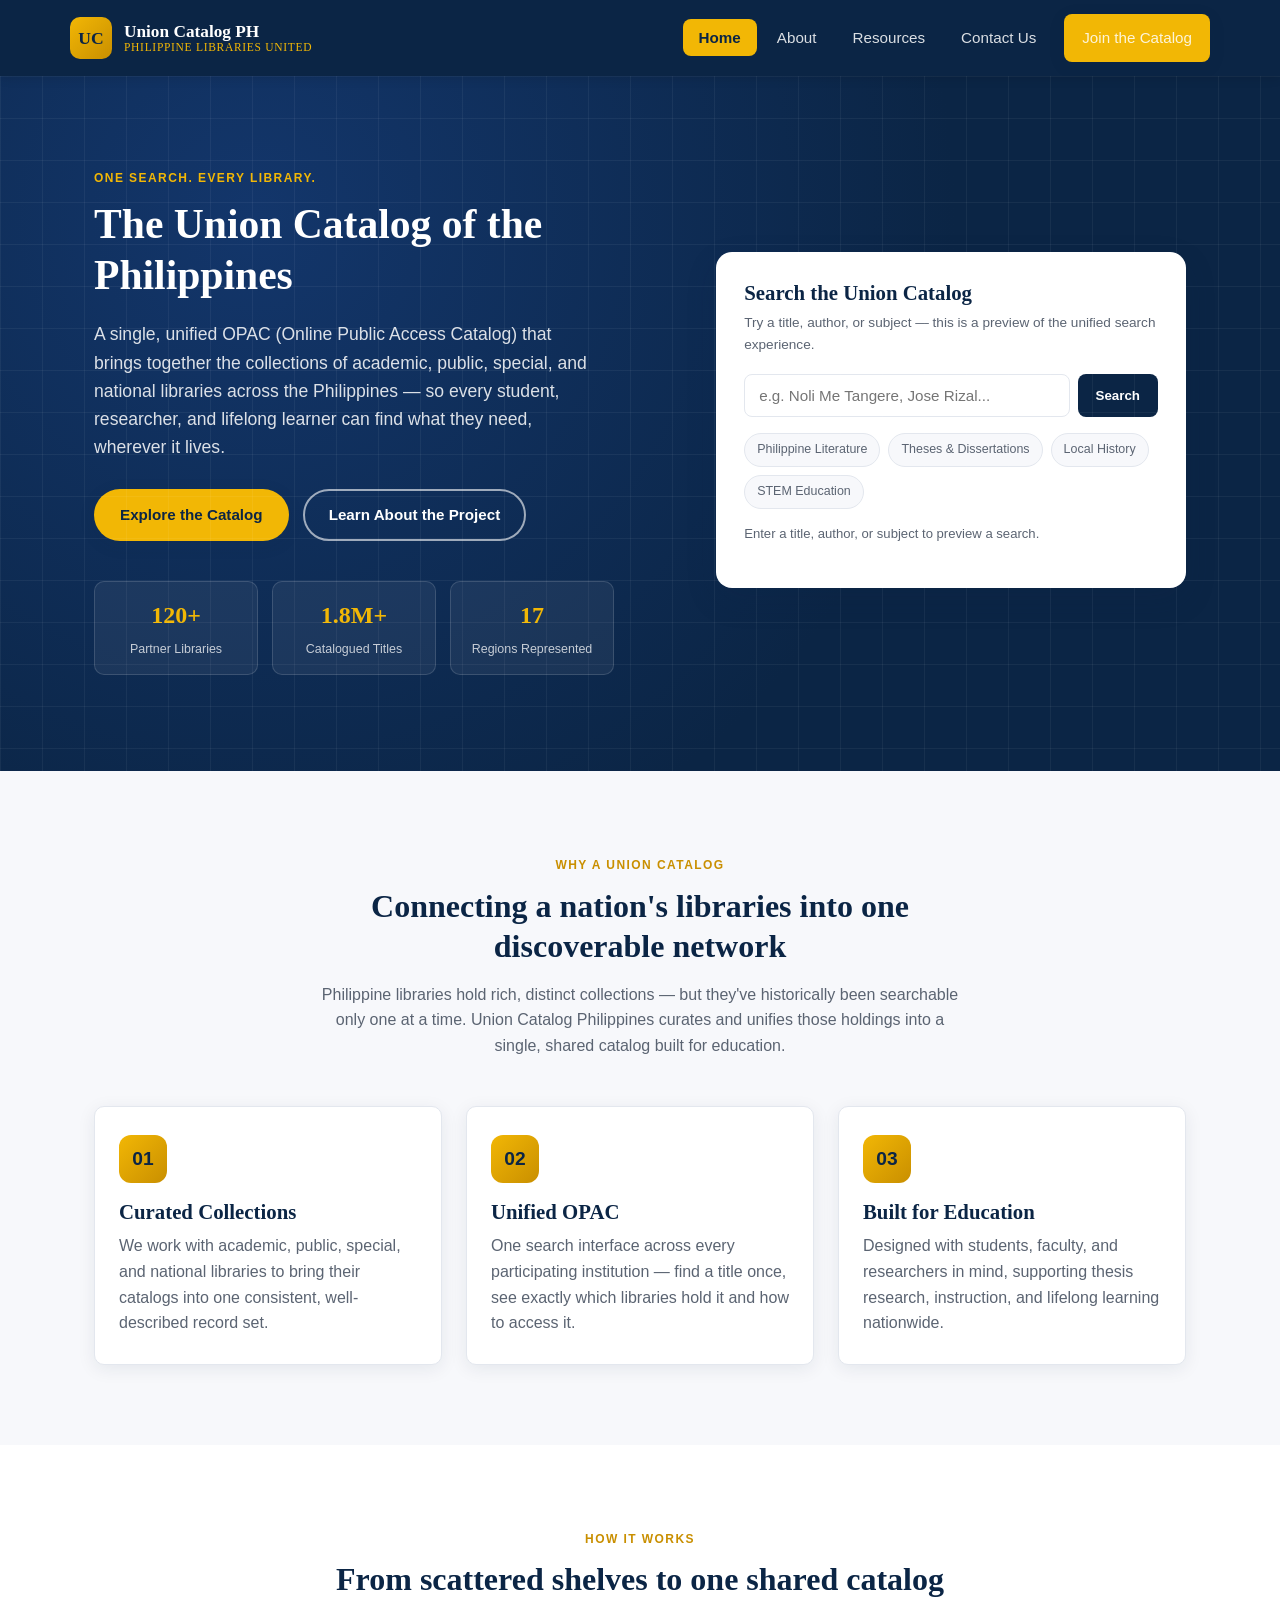
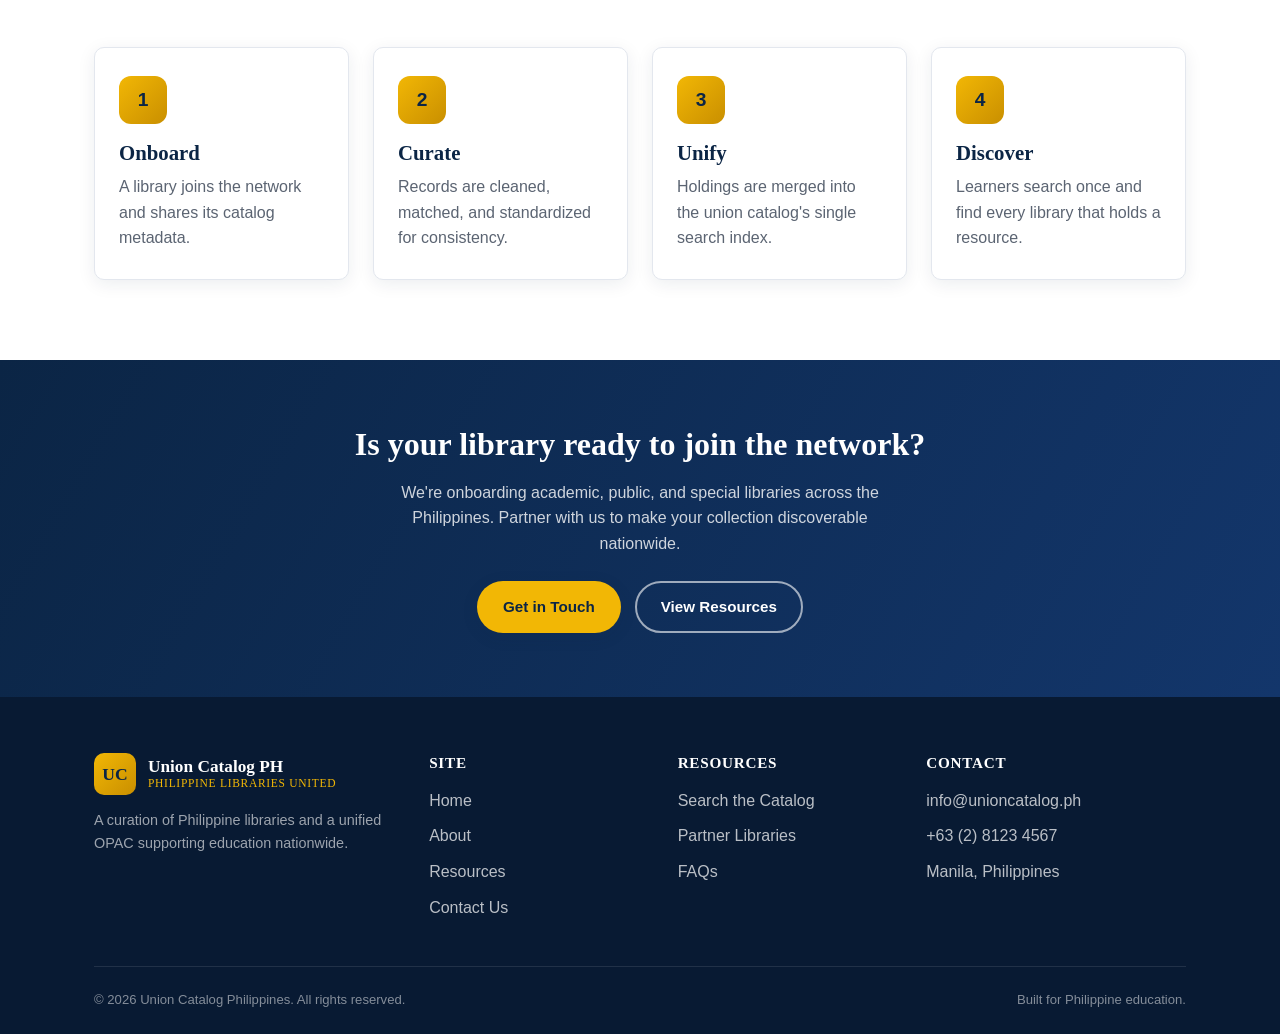
==== index.html @ ecaa6233 "Add static site for Union Catalog Philippines Four-page site (Landing, About, Resources, Contact Us)" ====
<!DOCTYPE html>
<html lang="en">
<head>
<meta charset="UTF-8" />
<meta name="viewport" content="width=device-width, initial-scale=1.0" />
<title>Union Catalog Philippines | Unified OPAC for Philippine Education</title>
<meta name="description" content="Union Catalog Philippines is a curation of Philippine libraries and a unified OPAC that lets students, researchers, and educators search collections nationwide from one place." />
<link rel="icon" href="data:,">
<link rel="stylesheet" href="css/style.css" />
</head>
<body>

<header class="site-header">
  <nav class="nav container">
    <a href="index.html" class="brand">
      <span class="brand-mark">UC</span>
      <span class="brand-text">
        <strong>Union Catalog PH</strong>
        <span>Philippine Libraries United</span>
      </span>
    </a>
    <button class="nav-toggle" aria-label="Toggle navigation" aria-expanded="false">
      <span></span><span></span><span></span>
    </button>
    <ul class="nav-links">
      <li><a href="index.html">Home</a></li>
      <li><a href="about.html">About</a></li>
      <li><a href="resources.html">Resources</a></li>
      <li><a href="contact.html">Contact Us</a></li>
      <li class="nav-cta"><a href="contact.html" class="btn btn-primary">Join the Catalog</a></li>
    </ul>
  </nav>
</header>

<main>

  <!-- Hero -->
  <section class="hero">
    <div class="container">
      <div class="hero-grid">
        <div>
          <span class="eyebrow" style="color:var(--gold)">One Search. Every Library.</span>
          <h1>The Union Catalog of the Philippines</h1>
          <p class="lede">
            A single, unified OPAC (Online Public Access Catalog) that brings together the
            collections of academic, public, special, and national libraries across the
            Philippines — so every student, researcher, and lifelong learner can find what
            they need, wherever it lives.
          </p>
          <div class="hero-actions">
            <a href="resources.html" class="btn btn-primary">Explore the Catalog</a>
            <a href="about.html" class="btn btn-outline">Learn About the Project</a>
          </div>
          <div class="hero-stats">
            <div>
              <strong>120+</strong>
              <span>Partner Libraries</span>
            </div>
            <div>
              <strong>1.8M+</strong>
              <span>Catalogued Titles</span>
            </div>
            <div>
              <strong>17</strong>
              <span>Regions Represented</span>
            </div>
          </div>
        </div>

        <div class="search-card">
          <h3>Search the Union Catalog</h3>
          <p class="hint">Try a title, author, or subject — this is a preview of the unified search experience.</p>
          <form id="opac-search" class="search-form">
            <input type="text" name="q" placeholder="e.g. Noli Me Tangere, Jose Rizal..." aria-label="Search the catalog" />
            <button type="submit">Search</button>
          </form>
          <div class="chip-row">
            <span class="chip">Philippine Literature</span>
            <span class="chip">Theses &amp; Dissertations</span>
            <span class="chip">Local History</span>
            <span class="chip">STEM Education</span>
          </div>
          <p id="opac-feedback" class="form-note" style="margin-top:14px;">Enter a title, author, or subject to preview a search.</p>
        </div>
      </div>
    </div>
  </section>

  <!-- What we do -->
  <section class="section">
    <div class="container">
      <div class="section-head">
        <span class="eyebrow">Why a Union Catalog</span>
        <h2>Connecting a nation's libraries into one discoverable network</h2>
        <p>
          Philippine libraries hold rich, distinct collections — but they've historically been
          searchable only one at a time. Union Catalog Philippines curates and unifies those
          holdings into a single, shared catalog built for education.
        </p>
      </div>

      <div class="grid grid-3">
        <div class="card">
          <div class="icon">01</div>
          <h3>Curated Collections</h3>
          <p>
            We work with academic, public, special, and national libraries to bring their
            catalogs into one consistent, well-described record set.
          </p>
        </div>
        <div class="card">
          <div class="icon">02</div>
          <h3>Unified OPAC</h3>
          <p>
            One search interface across every participating institution — find a title once,
            see exactly which libraries hold it and how to access it.
          </p>
        </div>
        <div class="card">
          <div class="icon">03</div>
          <h3>Built for Education</h3>
          <p>
            Designed with students, faculty, and researchers in mind, supporting thesis
            research, instruction, and lifelong learning nationwide.
          </p>
        </div>
      </div>
    </div>
  </section>

  <!-- How it works -->
  <section class="section section-alt">
    <div class="container">
      <div class="section-head">
        <span class="eyebrow">How It Works</span>
        <h2>From scattered shelves to one shared catalog</h2>
      </div>
      <div class="grid grid-4">
        <div class="card">
          <div class="icon">1</div>
          <h3>Onboard</h3>
          <p>A library joins the network and shares its catalog metadata.</p>
        </div>
        <div class="card">
          <div class="icon">2</div>
          <h3>Curate</h3>
          <p>Records are cleaned, matched, and standardized for consistency.</p>
        </div>
        <div class="card">
          <div class="icon">3</div>
          <h3>Unify</h3>
          <p>Holdings are merged into the union catalog's single search index.</p>
        </div>
        <div class="card">
          <div class="icon">4</div>
          <h3>Discover</h3>
          <p>Learners search once and find every library that holds a resource.</p>
        </div>
      </div>
    </div>
  </section>

  <!-- CTA -->
  <section class="cta-band">
    <div class="container">
      <h2>Is your library ready to join the network?</h2>
      <p>
        We're onboarding academic, public, and special libraries across the Philippines.
        Partner with us to make your collection discoverable nationwide.
      </p>
      <div class="cta-actions">
        <a href="contact.html" class="btn btn-primary">Get in Touch</a>
        <a href="resources.html" class="btn btn-outline">View Resources</a>
      </div>
    </div>
  </section>

</main>

<footer class="site-footer">
  <div class="container">
    <div class="footer-grid">
      <div class="footer-brand">
        <div class="brand" style="margin-bottom:14px;">
          <span class="brand-mark">UC</span>
          <span class="brand-text" style="color:#fff;">
            <strong style="color:#fff;">Union Catalog PH</strong>
            <span>Philippine Libraries United</span>
          </span>
        </div>
        <p>A curation of Philippine libraries and a unified OPAC supporting education nationwide.</p>
      </div>
      <div>
        <h4>Site</h4>
        <ul>
          <li><a href="index.html">Home</a></li>
          <li><a href="about.html">About</a></li>
          <li><a href="resources.html">Resources</a></li>
          <li><a href="contact.html">Contact Us</a></li>
        </ul>
      </div>
      <div>
        <h4>Resources</h4>
        <ul>
          <li><a href="resources.html#catalog">Search the Catalog</a></li>
          <li><a href="resources.html#libraries">Partner Libraries</a></li>
          <li><a href="resources.html#faq">FAQs</a></li>
        </ul>
      </div>
      <div>
        <h4>Contact</h4>
        <ul>
          <li>info@unioncatalog.ph</li>
          <li>+63 (2) 8123 4567</li>
          <li>Manila, Philippines</li>
        </ul>
      </div>
    </div>
    <div class="footer-bottom">
      <span>&copy; <span id="year"></span> Union Catalog Philippines. All rights reserved.</span>
      <span>Built for Philippine education.</span>
    </div>
  </div>
</footer>

<script src="js/main.js"></script>
</body>
</html>
---- css/style.css ----
/* Union Catalog Philippines — shared stylesheet */

:root {
  --navy: #0b2545;
  --navy-light: #13366b;
  --blue: #1b4d8f;
  --gold: #f2b705;
  --gold-dark: #c98f00;
  --red: #ce1126;
  --bg: #f7f8fb;
  --surface: #ffffff;
  --text: #1b1f27;
  --text-muted: #5b6472;
  --border: #e3e7ee;
  --radius: 10px;
  --shadow: 0 4px 18px rgba(11, 37, 69, 0.08);
  --shadow-lg: 0 12px 32px rgba(11, 37, 69, 0.14);
  --container: 1140px;
}

* { box-sizing: border-box; }

html { scroll-behavior: smooth; }

body {
  margin: 0;
  font-family: "Segoe UI", Roboto, Helvetica, Arial, sans-serif;
  color: var(--text);
  background: var(--bg);
  line-height: 1.6;
}

img { max-width: 100%; display: block; }

a { color: inherit; text-decoration: none; }

.container {
  width: 100%;
  max-width: var(--container);
  margin: 0 auto;
  padding: 0 24px;
}

h1, h2, h3, h4 {
  font-family: "Georgia", "Times New Roman", serif;
  color: var(--navy);
  line-height: 1.25;
  margin: 0 0 16px;
}

h1 { font-size: 2.6rem; }
h2 { font-size: 2rem; }
h3 { font-size: 1.3rem; }

p { margin: 0 0 16px; color: var(--text-muted); }

.eyebrow {
  display: inline-block;
  text-transform: uppercase;
  letter-spacing: .12em;
  font-size: .75rem;
  font-weight: 700;
  color: var(--gold-dark);
  margin-bottom: 10px;
}

/* Buttons */
.btn {
  display: inline-flex;
  align-items: center;
  gap: 8px;
  padding: 12px 24px;
  border-radius: 999px;
  font-weight: 600;
  font-size: .95rem;
  border: 2px solid transparent;
  cursor: pointer;
  transition: transform .15s ease, box-shadow .15s ease, background .15s ease, color .15s ease;
}
.btn:hover { transform: translateY(-2px); }

.btn-primary {
  background: var(--gold);
  color: var(--navy);
  box-shadow: var(--shadow);
}
.btn-primary:hover { background: var(--gold-dark); }

.btn-outline {
  background: transparent;
  border-color: rgba(255,255,255,.6);
  color: #fff;
}
.btn-outline:hover { background: rgba(255,255,255,.12); }

.btn-outline-navy {
  background: transparent;
  border-color: var(--navy);
  color: var(--navy);
}
.btn-outline-navy:hover { background: var(--navy); color: #fff; }

/* Header */
.site-header {
  position: sticky;
  top: 0;
  z-index: 100;
  background: var(--navy);
  box-shadow: 0 2px 10px rgba(0,0,0,.12);
}

.nav {
  display: flex;
  align-items: center;
  justify-content: space-between;
  padding: 14px 0;
}

.brand {
  display: flex;
  align-items: center;
  gap: 12px;
  color: #fff;
  font-family: "Georgia", serif;
}

.brand-mark {
  width: 42px;
  height: 42px;
  border-radius: 10px;
  background: linear-gradient(135deg, var(--gold), var(--gold-dark));
  display: flex;
  align-items: center;
  justify-content: center;
  color: var(--navy);
  font-weight: 800;
  font-size: 1.1rem;
  flex-shrink: 0;
}

.brand-text { display: flex; flex-direction: column; line-height: 1.15; }
.brand-text strong { font-size: 1.08rem; }
.brand-text span { font-size: .72rem; letter-spacing: .06em; color: var(--gold); text-transform: uppercase; }

.nav-links {
  display: flex;
  align-items: center;
  gap: 4px;
  list-style: none;
  margin: 0;
  padding: 0;
}

.nav-links a {
  color: rgba(255,255,255,.85);
  padding: 10px 16px;
  border-radius: 8px;
  font-weight: 500;
  font-size: .95rem;
  transition: background .15s ease, color .15s ease;
}

.nav-links a:hover { background: rgba(255,255,255,.08); color: #fff; }
.nav-links a.active { color: var(--navy); background: var(--gold); font-weight: 700; }

.nav-cta { margin-left: 8px; }

.nav-toggle {
  display: none;
  flex-direction: column;
  gap: 5px;
  background: none;
  border: none;
  cursor: pointer;
  padding: 6px;
}
.nav-toggle span {
  width: 24px;
  height: 2px;
  background: #fff;
  border-radius: 2px;
}

/* Hero */
.hero {
  background: radial-gradient(circle at 20% 20%, var(--navy-light), var(--navy) 60%);
  color: #fff;
  padding: 88px 0 96px;
  position: relative;
  overflow: hidden;
}

.hero::after {
  content: "";
  position: absolute;
  inset: 0;
  background-image:
    linear-gradient(rgba(255,255,255,.05) 1px, transparent 1px),
    linear-gradient(90deg, rgba(255,255,255,.05) 1px, transparent 1px);
  background-size: 42px 42px;
  pointer-events: none;
}

.hero .container { position: relative; }

.hero-grid {
  display: grid;
  grid-template-columns: 1.1fr .9fr;
  gap: 48px;
  align-items: center;
}

.hero h1 { color: #fff; margin-bottom: 18px; }
.hero .lede { color: rgba(255,255,255,.85); font-size: 1.1rem; max-width: 52ch; }
.hero-actions { display: flex; gap: 14px; margin-top: 28px; flex-wrap: wrap; }

.hero-stats {
  display: grid;
  grid-template-columns: repeat(3, 1fr);
  gap: 14px;
  margin-top: 40px;
  max-width: 520px;
}
.hero-stats div {
  background: rgba(255,255,255,.06);
  border: 1px solid rgba(255,255,255,.14);
  border-radius: var(--radius);
  padding: 14px 10px;
  text-align: center;
}
.hero-stats strong { display: block; font-size: 1.5rem; color: var(--gold); font-family: Georgia, serif; }
.hero-stats span { font-size: .78rem; color: rgba(255,255,255,.75); }

/* Search card (mock OPAC) */
.search-card {
  background: var(--surface);
  color: var(--text);
  border-radius: 16px;
  padding: 28px;
  box-shadow: var(--shadow-lg);
}
.search-card h3 { margin-bottom: 6px; }
.search-card .hint { font-size: .85rem; margin-bottom: 18px; }

.search-form {
  display: flex;
  gap: 8px;
  margin-bottom: 16px;
}
.search-form input {
  flex: 1;
  padding: 12px 14px;
  border-radius: 8px;
  border: 1px solid var(--border);
  font-size: .95rem;
}
.search-form button {
  background: var(--navy);
  color: #fff;
  border: none;
  padding: 0 18px;
  border-radius: 8px;
  font-weight: 600;
  cursor: pointer;
}
.search-form button:hover { background: var(--navy-light); }

.chip-row { display: flex; flex-wrap: wrap; gap: 8px; }
.chip {
  font-size: .78rem;
  padding: 6px 12px;
  border-radius: 999px;
  background: var(--bg);
  border: 1px solid var(--border);
  color: var(--text-muted);
}

/* Sections */
.section { padding: 80px 0; }
.section-alt { background: var(--surface); }
.section-head { max-width: 640px; margin: 0 auto 48px; text-align: center; }
.section-head.left { margin: 0 0 40px; text-align: left; }

.grid {
  display: grid;
  gap: 24px;
}
.grid-3 { grid-template-columns: repeat(3, 1fr); }
.grid-4 { grid-template-columns: repeat(4, 1fr); }
.grid-2 { grid-template-columns: repeat(2, 1fr); }

.card {
  background: var(--surface);
  border: 1px solid var(--border);
  border-radius: var(--radius);
  padding: 28px 24px;
  box-shadow: var(--shadow);
}
.card .icon {
  width: 48px;
  height: 48px;
  border-radius: 12px;
  background: linear-gradient(135deg, var(--gold), var(--gold-dark));
  display: flex;
  align-items: center;
  justify-content: center;
  color: var(--navy);
  font-weight: 800;
  margin-bottom: 16px;
  font-size: 1.2rem;
}
.card h3 { margin-bottom: 8px; }
.card p { margin-bottom: 0; }

/* Timeline (About) */
.timeline { border-left: 3px solid var(--gold); padding-left: 28px; margin-left: 6px; }
.timeline-item { position: relative; padding-bottom: 34px; }
.timeline-item:last-child { padding-bottom: 0; }
.timeline-item::before {
  content: "";
  position: absolute;
  left: -35px;
  top: 4px;
  width: 14px;
  height: 14px;
  border-radius: 50%;
  background: var(--navy);
  border: 3px solid var(--gold);
}
.timeline-item .year { font-weight: 700; color: var(--gold-dark); font-size: .85rem; text-transform: uppercase; letter-spacing: .06em; }
.timeline-item h3 { margin: 4px 0 6px; }
.timeline-item p { margin: 0; }

/* Table / library list */
.table-wrap { overflow-x: auto; background: var(--surface); border-radius: var(--radius); border: 1px solid var(--border); box-shadow: var(--shadow); }
table { width: 100%; border-collapse: collapse; min-width: 640px; }
th, td { text-align: left; padding: 14px 18px; border-bottom: 1px solid var(--border); font-size: .92rem; }
th { background: var(--navy); color: #fff; font-family: Georgia, serif; font-weight: 600; }
tr:last-child td { border-bottom: none; }
td .tag {
  display: inline-block;
  font-size: .72rem;
  padding: 3px 10px;
  border-radius: 999px;
  background: rgba(27,77,143,.1);
  color: var(--blue);
  font-weight: 600;
}

/* Resource cards */
.resource-card {
  display: flex;
  flex-direction: column;
  height: 100%;
}
.resource-card .badge {
  align-self: flex-start;
  font-size: .72rem;
  font-weight: 700;
  text-transform: uppercase;
  letter-spacing: .05em;
  color: var(--red);
  background: rgba(206,17,38,.08);
  padding: 4px 10px;
  border-radius: 999px;
  margin-bottom: 14px;
}
.resource-card a.link { margin-top: auto; font-weight: 600; color: var(--blue); }
.resource-card a.link:hover { text-decoration: underline; }

/* FAQ */
.faq-item {
  background: var(--surface);
  border: 1px solid var(--border);
  border-radius: var(--radius);
  margin-bottom: 14px;
  overflow: hidden;
}
.faq-question {
  width: 100%;
  text-align: left;
  padding: 18px 22px;
  background: none;
  border: none;
  font-family: Georgia, serif;
  font-size: 1.02rem;
  color: var(--navy);
  font-weight: 700;
  cursor: pointer;
  display: flex;
  align-items: center;
  justify-content: space-between;
  gap: 12px;
}
.faq-question .plus { font-size: 1.3rem; color: var(--gold-dark); transition: transform .2s ease; }
.faq-item.open .plus { transform: rotate(45deg); }
.faq-answer {
  max-height: 0;
  overflow: hidden;
  transition: max-height .25s ease;
  padding: 0 22px;
}
.faq-item.open .faq-answer { max-height: 320px; padding-bottom: 20px; }
.faq-answer p { margin: 0; }

/* Contact page */
.contact-grid {
  display: grid;
  grid-template-columns: 1fr 1.1fr;
  gap: 40px;
  align-items: start;
}
.contact-info .item { display: flex; gap: 14px; margin-bottom: 24px; }
.contact-info .item .ic {
  width: 44px; height: 44px; border-radius: 10px;
  background: var(--navy); color: var(--gold);
  display: flex; align-items: center; justify-content: center;
  font-weight: 700; flex-shrink: 0;
}
.contact-info .item h3 { margin: 0 0 4px; font-size: 1.05rem; }
.contact-info .item p { margin: 0; }

.social-row { display: flex; gap: 10px; margin-top: 8px; }
.social-row a {
  width: 40px; height: 40px; border-radius: 50%;
  background: var(--surface); border: 1px solid var(--border);
  display: flex; align-items: center; justify-content: center;
  font-weight: 700; color: var(--navy);
  transition: background .15s ease, color .15s ease;
}
.social-row a:hover { background: var(--navy); color: #fff; }

.form-card {
  background: var(--surface);
  border: 1px solid var(--border);
  border-radius: var(--radius);
  box-shadow: var(--shadow);
  padding: 32px;
}
.form-row { display: grid; grid-template-columns: 1fr 1fr; gap: 16px; }
.field { margin-bottom: 18px; }
.field label { display: block; font-size: .85rem; font-weight: 600; margin-bottom: 6px; color: var(--navy); }
.field input, .field select, .field textarea {
  width: 100%;
  padding: 12px 14px;
  border-radius: 8px;
  border: 1px solid var(--border);
  font-family: inherit;
  font-size: .95rem;
  background: var(--bg);
}
.field textarea { resize: vertical; min-height: 120px; }
.field input:focus, .field select:focus, .field textarea:focus {
  outline: none;
  border-color: var(--blue);
  background: #fff;
}
.form-note { font-size: .82rem; color: var(--text-muted); margin-top: 6px; }
.form-success {
  display: none;
  background: rgba(27,77,143,.08);
  border: 1px solid var(--blue);
  color: var(--navy);
  padding: 14px 16px;
  border-radius: 8px;
  margin-bottom: 18px;
  font-size: .92rem;
}
.form-success.show { display: block; }

.map-embed {
  border-radius: var(--radius);
  overflow: hidden;
  border: 1px solid var(--border);
  height: 260px;
  margin-top: 28px;
  box-shadow: var(--shadow);
}

/* CTA band */
.cta-band {
  background: linear-gradient(120deg, var(--navy), var(--navy-light));
  color: #fff;
  padding: 64px 0;
  text-align: center;
}
.cta-band h2 { color: #fff; }
.cta-band p { color: rgba(255,255,255,.8); max-width: 56ch; margin-left: auto; margin-right: auto; }
.cta-actions { display: flex; justify-content: center; gap: 14px; margin-top: 24px; flex-wrap: wrap; }

/* Footer */
.site-footer {
  background: #081a33;
  color: rgba(255,255,255,.72);
  padding: 56px 0 24px;
}
.footer-grid {
  display: grid;
  grid-template-columns: 1.4fr 1fr 1fr 1.2fr;
  gap: 32px;
  padding-bottom: 36px;
  border-bottom: 1px solid rgba(255,255,255,.1);
}
.footer-grid h4 { color: #fff; font-size: .95rem; margin-bottom: 16px; text-transform: uppercase; letter-spacing: .05em; }
.footer-grid ul { list-style: none; margin: 0; padding: 0; }
.footer-grid li { margin-bottom: 10px; }
.footer-grid a:hover { color: var(--gold); }
.footer-brand p { color: rgba(255,255,255,.6); font-size: .9rem; }
.footer-bottom {
  display: flex;
  justify-content: space-between;
  align-items: center;
  padding-top: 22px;
  font-size: .82rem;
  color: rgba(255,255,255,.5);
  flex-wrap: wrap;
  gap: 10px;
}

/* Utilities */
.text-center { text-align: center; }
.mt-0 { margin-top: 0; }

/* Responsive */
@media (max-width: 960px) {
  .hero-grid { grid-template-columns: 1fr; }
  .grid-3, .grid-4 { grid-template-columns: repeat(2, 1fr); }
  .contact-grid { grid-template-columns: 1fr; }
  .footer-grid { grid-template-columns: 1fr 1fr; }
}

@media (max-width: 720px) {
  h1 { font-size: 2rem; }
  h2 { font-size: 1.6rem; }
  .nav-links {
    position: absolute;
    top: 100%;
    left: 0;
    right: 0;
    flex-direction: column;
    background: var(--navy);
    padding: 12px;
    display: none;
    box-shadow: var(--shadow-lg);
  }
  .nav-links.open { display: flex; }
  .nav-links a { width: 100%; }
  .nav-cta { margin: 8px 0 0; width: 100%; }
  .nav-cta .btn { width: 100%; justify-content: center; }
  .nav-toggle { display: flex; }
  .grid-3, .grid-4, .grid-2 { grid-template-columns: 1fr; }
  .form-row { grid-template-columns: 1fr; }
  .footer-grid { grid-template-columns: 1fr; }
  .hero-stats { grid-template-columns: repeat(3, 1fr); }
}
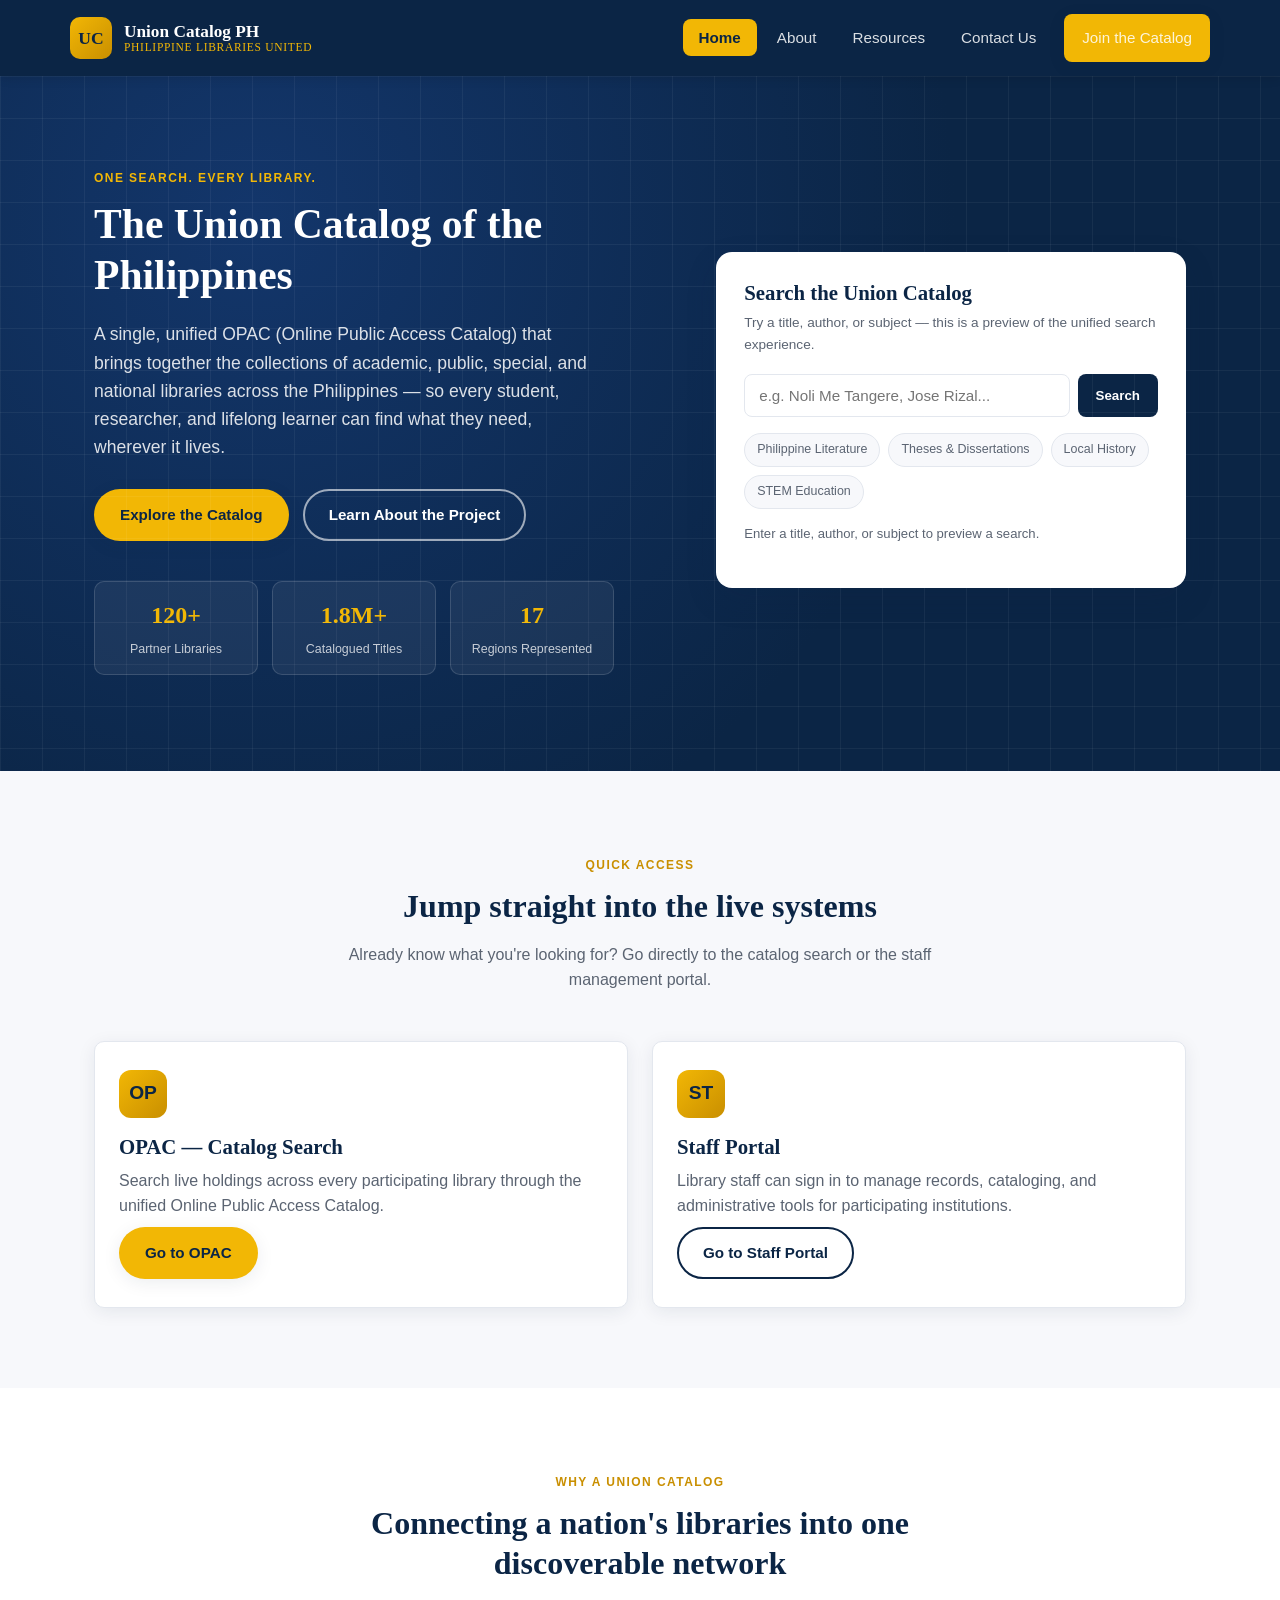
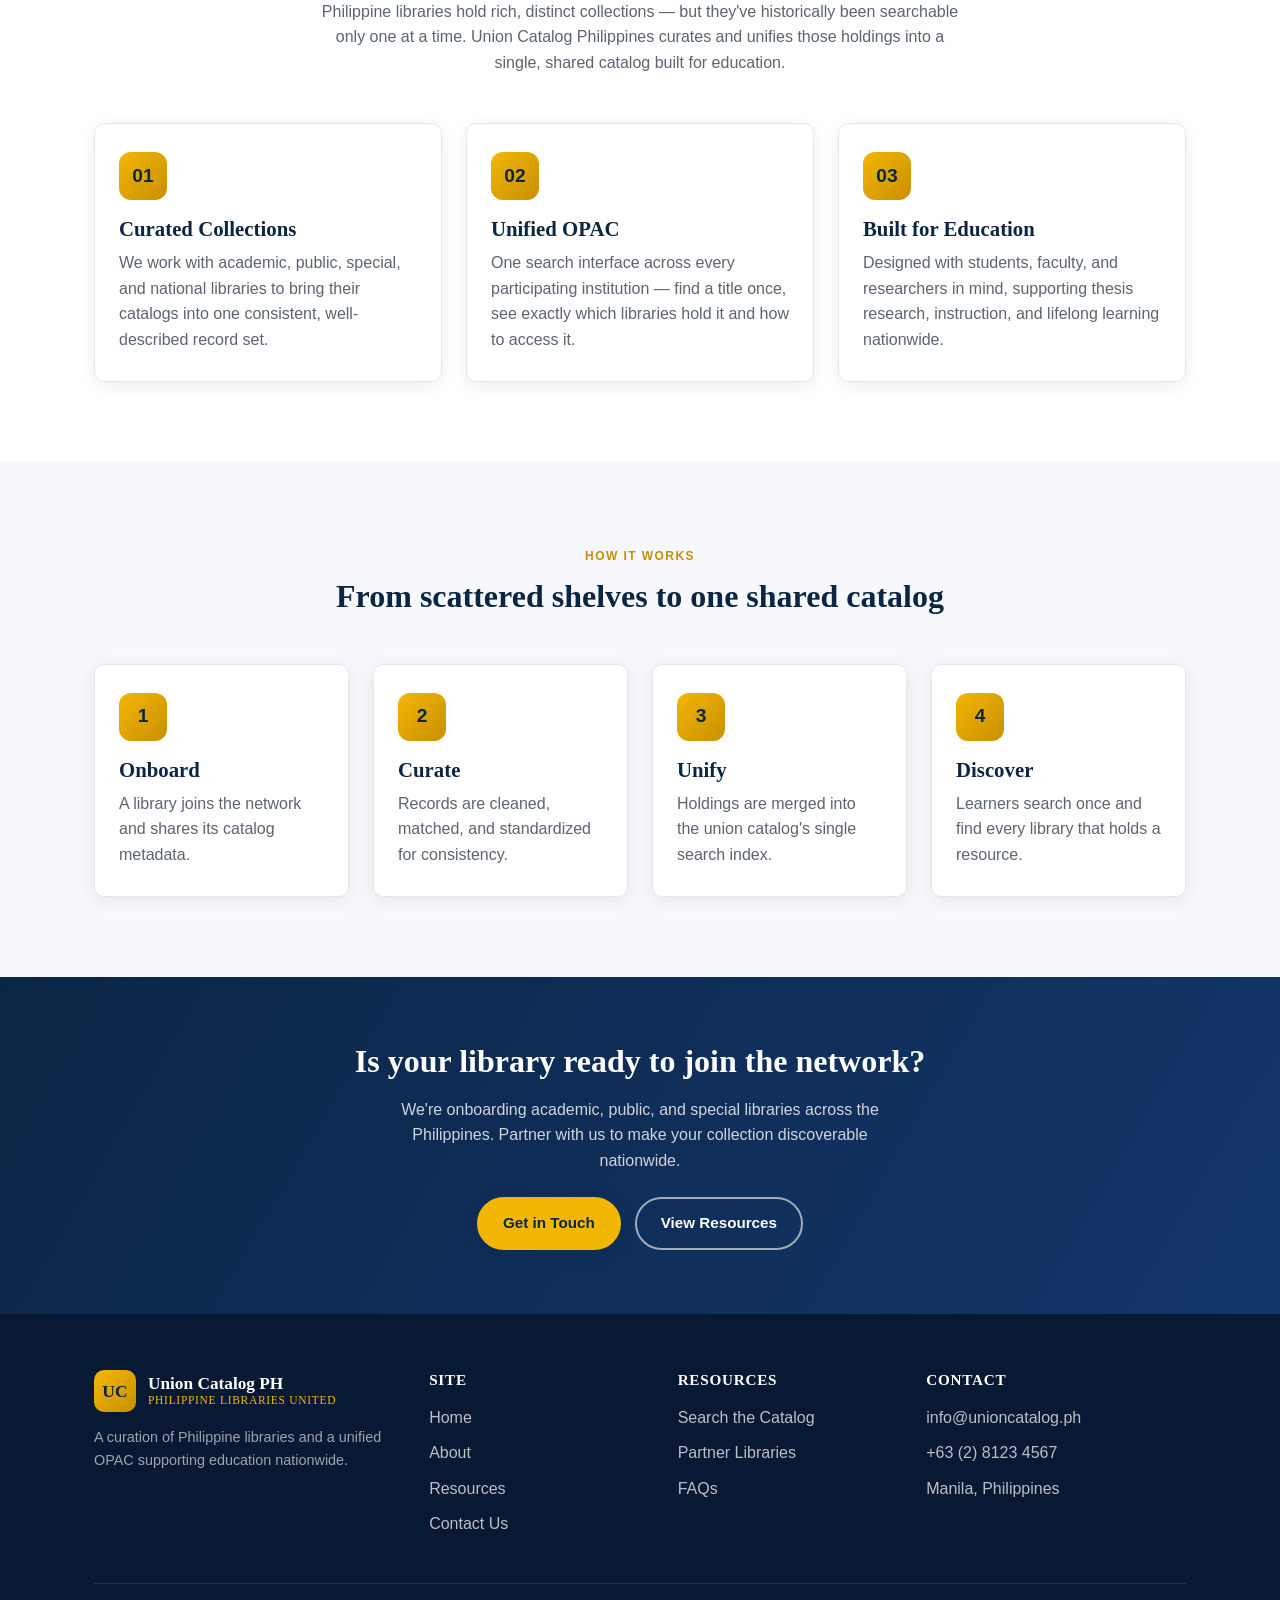
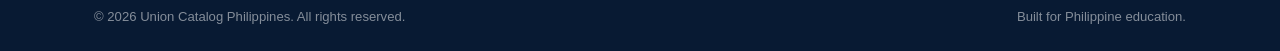
==== commit b62db6e2: "Add Quick Access section linking to OPAC and Staff portal Adds a homepage section with two cards lin" ====
--- a/index.html
+++ b/index.html
@@ -86,8 +86,39 @@
     </div>
   </section>
 
+  <!-- Quick Access -->
+  <section class="section">
+    <div class="container">
+      <div class="section-head">
+        <span class="eyebrow">Quick Access</span>
+        <h2>Jump straight into the live systems</h2>
+        <p>Already know what you're looking for? Go directly to the catalog search or the staff management portal.</p>
+      </div>
+      <div class="grid grid-2">
+        <div class="card">
+          <div class="icon">OP</div>
+          <h3>OPAC — Catalog Search</h3>
+          <p>
+            Search live holdings across every participating library through the unified
+            Online Public Access Catalog.
+          </p>
+          <a href="https://library.kohawvph.digital/" target="_blank" rel="noopener" class="btn btn-primary" style="margin-top:8px;">Go to OPAC</a>
+        </div>
+        <div class="card">
+          <div class="icon">ST</div>
+          <h3>Staff Portal</h3>
+          <p>
+            Library staff can sign in to manage records, cataloging, and administrative
+            tools for participating institutions.
+          </p>
+          <a href="https://library-intra.kohawvph.digital/" target="_blank" rel="noopener" class="btn btn-outline-navy" style="margin-top:8px;">Go to Staff Portal</a>
+        </div>
+      </div>
+    </div>
+  </section>
+
   <!-- What we do -->
-  <section class="section">
+  <section class="section section-alt">
     <div class="container">
       <div class="section-head">
         <span class="eyebrow">Why a Union Catalog</span>
@@ -129,7 +160,7 @@
   </section>
 
   <!-- How it works -->
-  <section class="section section-alt">
+  <section class="section">
     <div class="container">
       <div class="section-head">
         <span class="eyebrow">How It Works</span>
